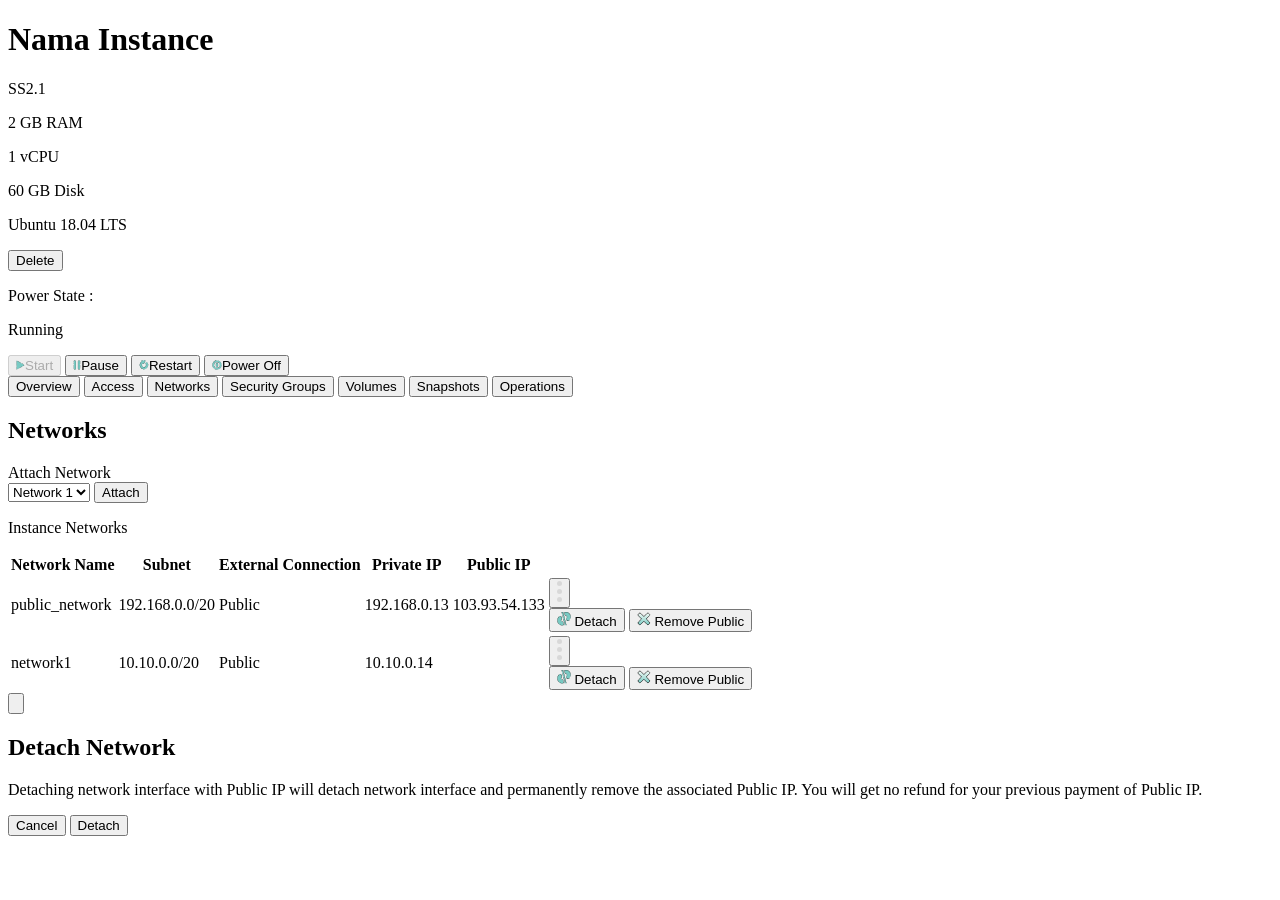
==== index.html @ 3aa998dd "move" ====
<!DOCTYPE html>
<html lang="en">
  <head>
    <meta charset="UTF-8" />
    <meta http-equiv="X-UA-Compatible" content="IE=edge" />
    <meta name="viewport" content="width=device-width, initial-scale=1.0" />

    <link rel="stylesheet" href="./styles/index.css" />
    <link rel="stylesheet" href="./styles/mediumView.css" />
    <link rel="stylesheet" href="./styles/smallView.css" />

    <title>Slicing BGN</title>
  </head>
  <body>
    <header>
      <div class="device-sect">
        <div class="device-desc">
          <h1 class="title">Nama Instance</h1>
          <div class="device-state">
            <p>SS2.1</p>
            <span></span>
            <p>2 GB RAM</p>
            <span></span>
            <p>1 vCPU</p>
            <span></span>
            <p>60 GB Disk</p>
            <span></span>
            <p>Ubuntu 18.04 LTS</p>
          </div>
        </div>
        <div class="device-act">
          <button class="delete-btn">Delete</button>
        </div>
      </div>
      <div class="power-sect">
        <div class="power-state">
          <p>Power State :</p>
          <p class="stats">Running</p>
        </div>
        <div class="action-btn">
          <button id="start" class="disabled" disabled>
            <img src="../public/assets/icon-start.svg" alt="Start" />Start
          </button>
          <button id="pause">
            <img src="../public/assets/icon-pause.svg" alt="Pause" />Pause
          </button>
          <button id="restart">
            <img src="../public/assets/icon-restart.svg" alt="Restart" />Restart
          </button>
          <button id="power">
            <img src="../public/assets/icon-turnoff.svg" alt="Power Off" />Power
            Off
          </button>
        </div>
      </div>
    </header>

    <section class="menu">
      <div class="tab-menu">
        <button id="overview-btn">Overview</button>
        <button id="access-btn">Access</button>
        <button id="network-btn" class="active">Networks</button>
        <button id="security-btn">Security Groups</button>
        <button id="volume-btn">Volumes</button>
        <button id="snapshot-btn">Snapshots</button>
        <button id="operation-btn">Operations</button>
      </div>
      <div class="detail-menu">
        <h2 class="subtitle">Networks</h2>

        <!-- Attach Detail -->
        <div class="attach-detail">
          <label for="select-options" class="detail-title"
            >Attach Network</label
          >
          <form>
            <select
              name="select-options"
              id="select-options"
              class="select-options"
            >
              <option value="network1">Network 1</option>
              <option value="network2">Network 2</option>
            </select>
            <button>Attach</button>
          </form>
        </div>

        <!-- Instance Detail -->
        <div class="instance-detail">
          <p class="detail-title">Instance Networks</p>
          <table id="instance-table">
            <thead>
              <th>Network Name</th>
              <th>Subnet</th>
              <th>External Connection</th>
              <th>Private IP</th>
              <th>Public IP</th>
              <th></th>
            </thead>
            <tbody>
              <td id="network-title">public_network</td>
              <td>192.168.0.0/20</td>
              <td>Public</td>
              <td>192.168.0.13</td>
              <td>103.93.54.133</td>
              <td class="more-options-field">
                <button class="more-options">
                  <img src="../public/assets/action.svg" alt="More Options" />
                </button>
                <div class="options-menu">
                  <button class="detach-btn">
                    <img src="../public/assets/detach-icon.svg" alt="Detach" />
                    Detach
                  </button>
                  <span id="line"></span>
                  <button>
                    <img src="../public/assets/remove-icon.svg" alt="Remove" />
                    Remove Public
                  </button>
                </div>
              </td>
            </tbody>

            <tbody>
              <td id="network-title">network1</td>
              <td>10.10.0.0/20</td>
              <td>Public</td>
              <td>10.10.0.14</td>
              <td></td>
              <td class="more-options-field">
                <button class="more-options">
                  <img src="../public/assets/action.svg" alt="More Options" />
                </button>
                <div class="options-menu">
                  <button>
                    <img src="../public/assets/detach-icon.svg" alt="Detach" />
                    Detach
                  </button>
                  <span id="line"></span>
                  <button>
                    <img src="../public/assets/remove-icon.svg" alt="Remove" />
                    Remove Public
                  </button>
                </div>
              </td>
            </tbody>
          </table>
        </div>
      </div>
    </section>

    <!-- Modal Popup -->
    <div class="overlay" id="overlay">
      <div class="modal">
        <div class="modal-content">
          <div class="close-btn">
            <button class="close">
              <svg
                xmlns="http://www.w3.org/2000/svg"
                fill="none"
                viewBox="0 0 24 24"
              >
                <path
                  stroke-linecap="round"
                  stroke-linejoin="round"
                  d="M6 18L18 6M6 6l12 12"
                />
              </svg>
            </button>
          </div>
          <h2 class="modal-title">Detach Network</h2>
          <p class="modal-desc">
            Detaching network interface with Public IP will detach network
            interface and permanently remove the associated Public IP. You will
            get no refund for your previous payment of Public IP.
          </p>
        </div>
        <div class="modal-actions">
          <button class="cancel-btn">Cancel</button>
          <button class="accept-btn">Detach</button>
        </div>
      </div>
    </div>

    <script>
      // Dropdown
      const optionsMenu = document.querySelector(".more-options-field");
      const moreOptionBtn = document.querySelector(".more-options");
      const option = document.querySelector(".options-menu");

      moreOptionBtn.addEventListener("click", () =>
        optionsMenu.classList.toggle("active")
      );

      // Modal
      const openDetach = document.querySelector(".detach-btn");
      const modal = document.querySelector("#overlay");
      const closeModal = document.querySelector(".close");

      openDetach.addEventListener("click", () => {
        modal.classList.add("active");
        optionsMenu.classList.remove("active");
      });

      closeModal.addEventListener("click", () =>
        modal.classList.remove("active")
      );
    </script>
  </body>
</html>
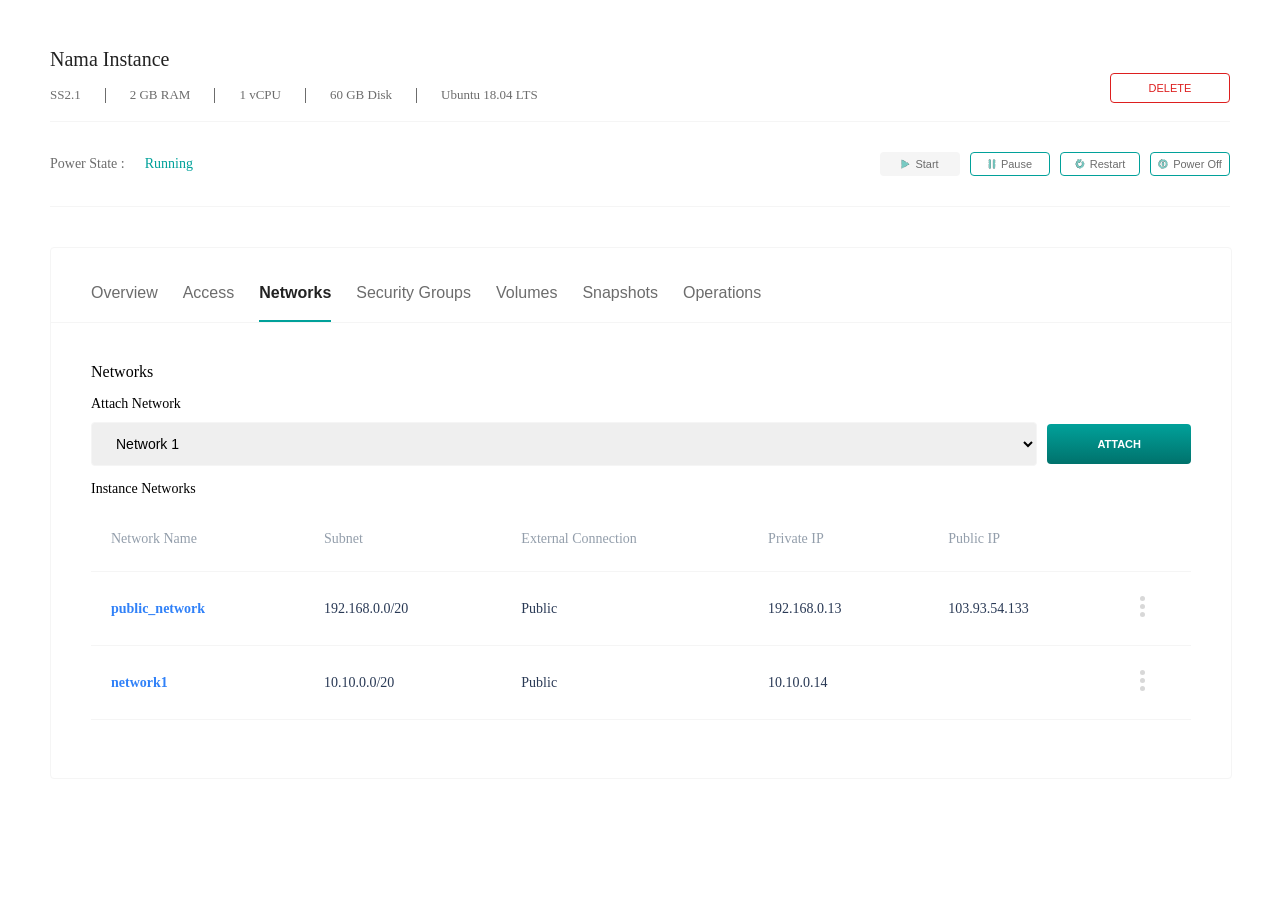
==== commit abbc5e30: "edit" ====
--- a/index.html
+++ b/index.html
@@ -5,9 +5,9 @@
     <meta http-equiv="X-UA-Compatible" content="IE=edge" />
     <meta name="viewport" content="width=device-width, initial-scale=1.0" />
 
-    <link rel="stylesheet" href="./styles/index.css" />
-    <link rel="stylesheet" href="./styles/mediumView.css" />
-    <link rel="stylesheet" href="./styles/smallView.css" />
+    <link rel="stylesheet" href="./src/styles/index.css" />
+    <link rel="stylesheet" href="./src/styles/mediumView.css" />
+    <link rel="stylesheet" href="./src/styles/smallView.css" />
 
     <title>Slicing BGN</title>
   </head>
--- a/src/styles/index.css
+++ b/src/styles/index.css
@@ -0,0 +1,448 @@
+/* CSS For Desktop */
+
+:root {
+  --primary-black: #222222;
+  --primary-gray: #6c6c6c;
+  --secondary-gray: #939eab;
+  --primary-red: #dd1f1f;
+  --primary-green: #01a19a;
+}
+
+html {
+  margin: 0;
+  padding: 0;
+  font-family: "proxima nova";
+}
+
+body {
+  padding: 40px 42px;
+  position: relative;
+  display: flex;
+  flex-direction: column;
+  gap: 40px;
+}
+
+/* Header Styles */
+header {
+  width: 100%;
+  display: flex;
+  flex-direction: column;
+  gap: 18px;
+}
+
+.device-sect {
+  width: 100%;
+  height: fit-content;
+  display: flex;
+  flex-direction: row;
+  justify-content: space-between;
+}
+
+.device-state {
+  display: flex;
+  flex: row;
+  align-items: center;
+  gap: 24px;
+}
+
+.device-state span {
+  height: 15px;
+  width: 1px;
+  background-color: var(--primary-gray);
+}
+
+.device-desc {
+  display: flex;
+  flex-direction: column;
+  gap: 16px;
+}
+
+.device-state p,
+.title {
+  margin: 0;
+}
+
+.title {
+  font-size: 20px;
+  font-weight: 500;
+  color: var(--primary-black);
+}
+
+.device-state p {
+  font-size: 13px;
+  color: var(--primary-gray);
+}
+
+.device-act {
+  width: fit-content;
+  display: flex;
+  align-items: end;
+}
+
+.device-act button {
+  width: 120px;
+  height: 30px;
+  border: 1px solid var(--primary-red);
+  border-radius: 4px;
+  text-transform: uppercase;
+  font-size: 11px;
+  font-weight: 500;
+  color: var(--primary-red);
+  background-color: white;
+  cursor: pointer;
+}
+
+.power-sect {
+  width: 100%;
+  padding: 20px 0;
+  display: flex;
+  flex-direction: row;
+  justify-content: space-between;
+  align-items: center;
+  color: var(--primary-gray);
+  border-top: 1px solid whitesmoke;
+  border-bottom: 1px solid whitesmoke;
+}
+
+.power-state {
+  display: flex;
+  align-items: center;
+  gap: 20px;
+  font-size: 14px;
+}
+
+.power-state .stats {
+  font-weight: 500;
+  color: var(--primary-green);
+}
+
+.action-btn {
+  display: flex;
+  gap: 10px;
+}
+
+.action-btn button {
+  width: 80px;
+  height: 24px;
+  background-color: white;
+  font-size: 11px;
+  color: var(--primary-gray);
+  border: 1px solid var(--primary-green);
+  border-radius: 4px;
+  cursor: pointer;
+  display: flex;
+  justify-content: center;
+  align-items: center;
+  gap: 5px;
+}
+
+.action-btn .disabled {
+  background-color: whitesmoke;
+  border-color: transparent;
+  cursor: default;
+}
+
+/* Main Contents */
+/* Menu Styles */
+.menu {
+  width: 100%;
+  border: 1px solid whitesmoke;
+  border-radius: 4px;
+  padding: 18px 0;
+}
+
+.tab-menu {
+  padding: 0 40px;
+  border-bottom: 1px solid whitesmoke;
+  display: flex;
+  gap: 25px;
+}
+
+.tab-menu button {
+  position: relative;
+  border: none;
+  background-color: transparent;
+  width: fit-content;
+  padding: 18px 0;
+  cursor: pointer;
+  font-size: 16px;
+  color: #6c6c6c;
+  border-bottom: 2px solid transparent;
+}
+
+/* .tab-menu button:focus {
+  color: #222222;
+  font-weight: 600;
+  border-bottom: 2px solid var(--primary-green);
+} */
+
+.tab-menu .active {
+  color: #222222;
+  font-weight: 600;
+  border-bottom: 2px solid var(--primary-green);
+}
+
+.detail-menu {
+  padding: 40px;
+  display: flex;
+  flex-direction: column;
+  gap: 15px;
+}
+
+.subtitle {
+  margin: 0;
+  font-size: 16px;
+  font-weight: 500;
+}
+
+.detail-title {
+  margin: 0;
+  font-size: 14px;
+  font-weight: 500;
+}
+
+.attach-detail,
+.instance-detail {
+  width: 100%;
+  display: flex;
+  flex-direction: column;
+  gap: 10px;
+}
+
+.attach-detail form {
+  width: 100%;
+  display: flex;
+  align-items: center;
+  gap: 10px;
+}
+
+.attach-detail form .select-options {
+  width: 100%;
+  padding: 12px 20px;
+  border-radius: 4px;
+  border-color: whitesmoke;
+  font-size: 14px;
+}
+
+.attach-detail form button {
+  width: 150px;
+  height: 40px;
+  padding: 12px 50px;
+  font-size: 11px;
+  font-weight: 600;
+  color: white;
+  background-color: var(--primary-green);
+  background-image: linear-gradient(#01a19a, #00726c);
+  border: none;
+  border-radius: 4px;
+  text-transform: uppercase;
+  cursor: pointer;
+}
+
+#instance-table {
+  width: 100%;
+  text-align: left;
+  border-collapse: collapse;
+}
+
+#instance-table thead th,
+#instance-table tbody td {
+  padding: 24px 20px;
+  border-bottom: 1px solid whitesmoke;
+}
+
+#instance-table thead th {
+  font-size: 14px;
+  font-weight: 400;
+  color: var(--secondary-gray);
+}
+
+#instance-table tbody td {
+  font-size: 14px;
+  font-weight: 400;
+  color: #293955;
+}
+
+#instance-table tbody #network-title {
+  font-size: 14px;
+  font-weight: 600;
+  color: #3081f8;
+}
+
+.more-options-field {
+  position: relative;
+}
+
+.more-options {
+  padding: 0;
+  background-color: transparent;
+  border: none;
+  cursor: pointer;
+}
+
+.options-menu {
+  display: none;
+}
+
+.options-menu button {
+  border: none;
+  padding: 10px 0;
+  background-color: transparent;
+  cursor: pointer;
+  display: flex;
+  align-items: center;
+  gap: 10px;
+  font-size: 13px;
+  color: var(--primary-black);
+}
+
+.more-options-field.active .options-menu {
+  position: absolute;
+  z-index: 99;
+  right: 0;
+  top: 60px;
+  width: 140px;
+  height: fit-content;
+  display: flex;
+  flex-direction: column;
+  gap: 5px;
+  padding: 18px;
+  background-color: white;
+  background: white;
+  border: 1px solid whitesmoke;
+  border-radius: 4px;
+  box-shadow: 0 2px 6px var(--secondary-gray);
+}
+
+.more-options-field.active::before {
+  content: "";
+  position: absolute;
+  z-index: 999;
+  top: 41px;
+  right: 38px;
+  transform: translateX(-25%);
+  height: 20px;
+  width: 20px;
+  background-color: white;
+  clip-path: polygon(50% 40%, 100% 100%, 0 100%);
+  box-shadow: 0 1px 4px #6c6c6c;
+}
+
+.more-options-field.active::after {
+  content: "";
+  position: absolute;
+  z-index: 9;
+  top: 32px;
+  right: 24px;
+  transform: translateX(-25%);
+  height: 40px;
+  width: 40px;
+  background-color: whitesmoke;
+  clip-path: polygon(50% 40%, 100% 100%, 0 100%);
+}
+
+#line {
+  width: 100%;
+  height: 1px;
+  background-color: whitesmoke;
+}
+
+.overlay {
+  position: fixed;
+  left: 0;
+  top: 0;
+  z-index: 9999999;
+  height: 100vh;
+  width: 100vw;
+  background: rgba(0, 0, 0, 0.2);
+  display: flex;
+  pointer-events: none;
+  opacity: 0;
+}
+
+.overlay.active {
+  pointer-events: auto;
+  opacity: 1;
+}
+
+.modal {
+  margin: auto auto;
+  z-index: 9999999;
+  height: fit-content;
+  width: 500px;
+  background-color: white;
+  border-radius: 8px;
+  box-shadow: 0 4px 5px gray;
+  padding: 40px;
+  display: flex;
+  flex-direction: column;
+  align-items: center;
+  gap: 42px;
+}
+
+.close-btn {
+  width: 100%;
+  display: flex;
+  justify-content: end;
+}
+
+.close-btn .close {
+  border: none;
+  background: none;
+  padding: 0;
+  width: 24px;
+  height: 24px;
+  font-size: 16px;
+  color: black;
+  cursor: pointer;
+  stroke-width: 1.5px;
+  stroke: black;
+}
+
+.modal-title,
+.modal-desc {
+  margin: 0;
+  text-align: center;
+}
+
+.modal-title {
+  font-size: 18px;
+  font-weight: 600;
+  color: var(--primary-black);
+  margin-bottom: 36px;
+}
+
+.modal-desc {
+  font-size: 14px;
+  font-weight: normal;
+  color: var(--primary-black);
+}
+
+.modal-actions {
+  width: 100%;
+  display: inline-flex;
+  gap: 20px;
+  justify-content: center;
+}
+
+.cancel-btn,
+.accept-btn {
+  height: 40px;
+  width: 200px;
+  border-radius: 4px;
+  border: none;
+  text-transform: uppercase;
+  font-size: 11px;
+  font-weight: 600;
+  cursor: pointer;
+}
+
+.cancel-btn {
+  color: var(--secondary-gray);
+  background-image: linear-gradient(#f0f4f9, #d3dde8);
+}
+
+.accept-btn {
+  color: white;
+  background-image: linear-gradient(#01a19a, #00726c);
+}
--- a/src/styles/mediumView.css
+++ b/src/styles/mediumView.css
@@ -0,0 +1,450 @@
+/* CSS For Tablets */
+
+@media only screen and (max-width: 1024px) {
+  :root {
+    --primary-black: #222222;
+    --primary-gray: #6c6c6c;
+    --secondary-gray: #939eab;
+    --primary-red: #dd1f1f;
+    --primary-green: #01a19a;
+  }
+
+  html {
+    margin: 0;
+    padding: 0;
+    font-family: "proxima nova";
+  }
+
+  body {
+    padding: 40px 32px;
+    position: relative;
+    display: flex;
+    flex-direction: column;
+    gap: 40px;
+  }
+
+  /* Header Styles */
+  header {
+    width: 100%;
+    display: flex;
+    flex-direction: column;
+    gap: 18px;
+  }
+
+  .device-sect {
+    width: 100%;
+    height: fit-content;
+    display: flex;
+    flex-direction: row;
+    justify-content: space-between;
+  }
+
+  .device-state {
+    display: flex;
+    flex: row;
+    align-items: center;
+    gap: 24px;
+  }
+
+  .device-state span {
+    height: 15px;
+    width: 1px;
+    background-color: var(--primary-gray);
+  }
+
+  .device-desc {
+    display: flex;
+    flex-direction: column;
+    gap: 16px;
+  }
+
+  .device-state p,
+  .title {
+    margin: 0;
+  }
+
+  .title {
+    font-size: 20px;
+    font-weight: 500;
+    color: var(--primary-black);
+  }
+
+  .device-state p {
+    font-size: 13px;
+    color: var(--primary-gray);
+  }
+
+  .device-act {
+    width: fit-content;
+    display: flex;
+    align-items: end;
+  }
+
+  .device-act button {
+    width: 120px;
+    height: 30px;
+    border: 1px solid var(--primary-red);
+    border-radius: 4px;
+    text-transform: uppercase;
+    font-size: 11px;
+    font-weight: 500;
+    color: var(--primary-red);
+    background-color: white;
+    cursor: pointer;
+  }
+
+  .power-sect {
+    width: 100%;
+    padding: 20px 0;
+    display: flex;
+    flex-direction: row;
+    justify-content: space-between;
+    align-items: center;
+    color: var(--primary-gray);
+    border-top: 1px solid whitesmoke;
+    border-bottom: 1px solid whitesmoke;
+  }
+
+  .power-state {
+    display: flex;
+    align-items: center;
+    gap: 20px;
+    font-size: 14px;
+  }
+
+  .power-state .stats {
+    font-weight: 500;
+    color: var(--primary-green);
+  }
+
+  .action-btn {
+    display: flex;
+    gap: 10px;
+  }
+
+  .action-btn button {
+    width: 80px;
+    height: 24px;
+    background-color: white;
+    font-size: 11px;
+    color: var(--primary-gray);
+    border: 1px solid var(--primary-green);
+    border-radius: 4px;
+    cursor: pointer;
+    display: flex;
+    justify-content: center;
+    align-items: center;
+    gap: 5px;
+  }
+
+  .action-btn .disabled {
+    background-color: whitesmoke;
+    border-color: transparent;
+    cursor: default;
+  }
+
+  /* Main Contents */
+  /* Menu Styles */
+  .menu {
+    width: 100%;
+    border: 1px solid whitesmoke;
+    border-radius: 4px;
+    padding: 18px 0;
+  }
+
+  .tab-menu {
+    padding: 0 32px;
+    border-bottom: 1px solid whitesmoke;
+    display: flex;
+    gap: 25px;
+  }
+
+  .tab-menu button {
+    position: relative;
+    border: none;
+    background-color: transparent;
+    width: fit-content;
+    padding: 18px 0;
+    cursor: pointer;
+    font-size: 16px;
+    color: #6c6c6c;
+    border-bottom: 2px solid transparent;
+  }
+
+  /* .tab-menu button:focus {
+    color: #222222;
+    font-weight: 600;
+    border-bottom: 2px solid var(--primary-green);
+  } */
+
+  .tab-menu .active {
+    color: #222222;
+    font-weight: 600;
+    border-bottom: 2px solid var(--primary-green);
+  }
+
+  .detail-menu {
+    padding: 32px;
+    display: flex;
+    flex-direction: column;
+    gap: 15px;
+  }
+
+  .subtitle {
+    margin: 0;
+    font-size: 16px;
+    font-weight: 500;
+  }
+
+  .detail-title {
+    margin: 0;
+    font-size: 14px;
+    font-weight: 500;
+  }
+
+  .attach-detail,
+  .instance-detail {
+    width: 100%;
+    display: flex;
+    flex-direction: column;
+    gap: 10px;
+  }
+
+  .attach-detail form {
+    width: 100%;
+    display: flex;
+    align-items: center;
+    gap: 10px;
+  }
+
+  .attach-detail form .select-options {
+    width: 100%;
+    padding: 12px 20px;
+    border-radius: 4px;
+    border-color: whitesmoke;
+    font-size: 14px;
+  }
+
+  .attach-detail form button {
+    width: 150px;
+    height: 40px;
+    padding: 12px 50px;
+    font-size: 11px;
+    font-weight: 600;
+    color: white;
+    background-color: var(--primary-green);
+    background-image: linear-gradient(#01a19a, #00726c);
+    border: none;
+    border-radius: 4px;
+    text-transform: uppercase;
+    cursor: pointer;
+  }
+
+  #instance-table {
+    width: 100%;
+    text-align: left;
+    border-collapse: collapse;
+  }
+
+  #instance-table thead th,
+  #instance-table tbody td {
+    padding: 24px 20px;
+    border-bottom: 1px solid whitesmoke;
+  }
+
+  #instance-table thead th {
+    font-size: 14px;
+    font-weight: 400;
+    color: var(--secondary-gray);
+  }
+
+  #instance-table tbody td {
+    font-size: 14px;
+    font-weight: 400;
+    color: #293955;
+  }
+
+  #instance-table tbody #network-title {
+    font-size: 14px;
+    font-weight: 600;
+    color: #3081f8;
+  }
+
+  .more-options-field {
+    position: relative;
+  }
+
+  .more-options {
+    padding: 0;
+    background-color: transparent;
+    border: none;
+    cursor: pointer;
+  }
+
+  .options-menu {
+    display: none;
+  }
+
+  .options-menu button {
+    border: none;
+    padding: 10px 0;
+    background-color: transparent;
+    cursor: pointer;
+    display: flex;
+    align-items: center;
+    gap: 10px;
+    font-size: 13px;
+    color: var(--primary-black);
+  }
+
+  .more-options-field.active .options-menu {
+    position: absolute;
+    z-index: 99;
+    right: -20px;
+    top: 60px;
+    width: 140px;
+    height: fit-content;
+    display: flex;
+    flex-direction: column;
+    gap: 5px;
+    padding: 18px;
+    background-color: white;
+    background: white;
+    border: 1px solid whitesmoke;
+    border-radius: 4px;
+    box-shadow: 0 2px 6px var(--secondary-gray);
+  }
+
+  .more-options-field.active::before {
+    content: "";
+    position: absolute;
+    z-index: 999;
+    top: 41px;
+    right: 16px;
+    transform: translateX(-25%);
+    height: 20px;
+    width: 20px;
+    background-color: white;
+    clip-path: polygon(50% 40%, 100% 100%, 0 100%);
+    box-shadow: 0 1px 4px #6c6c6c;
+  }
+
+  .more-options-field.active::after {
+    content: "";
+    position: absolute;
+    z-index: 9;
+    top: 32px;
+    right: 16px;
+    transform: translateX(-25%);
+    height: 40px;
+    width: 40px;
+    background-color: whitesmoke;
+    clip-path: polygon(50% 40%, 100% 100%, 0 100%);
+  }
+
+  #line {
+    width: 100%;
+    height: 1px;
+    background-color: whitesmoke;
+  }
+
+  .overlay {
+    position: fixed;
+    left: 0;
+    top: 0;
+    z-index: 9999999;
+    height: 100vh;
+    width: 100vw;
+    background: rgba(0, 0, 0, 0.2);
+    display: flex;
+    pointer-events: none;
+    opacity: 0;
+  }
+
+  .overlay.active {
+    pointer-events: auto;
+    opacity: 1;
+  }
+
+  .modal {
+    margin: auto auto;
+    z-index: 9999999;
+    height: fit-content;
+    width: 500px;
+    background-color: white;
+    border-radius: 8px;
+    box-shadow: 0 4px 5px gray;
+    padding: 40px;
+    display: flex;
+    flex-direction: column;
+    align-items: center;
+    gap: 42px;
+  }
+
+  .close-btn {
+    width: 100%;
+    display: flex;
+    justify-content: end;
+  }
+
+  .close-btn .close {
+    border: none;
+    background: none;
+    padding: 0;
+    width: 24px;
+    height: 24px;
+    font-size: 16px;
+    color: black;
+    cursor: pointer;
+    stroke-width: 1.5px;
+    stroke: black;
+  }
+
+  .modal-title,
+  .modal-desc {
+    margin: 0;
+    text-align: center;
+  }
+
+  .modal-title {
+    font-size: 18px;
+    font-weight: 600;
+    color: var(--primary-black);
+    margin-bottom: 36px;
+  }
+
+  .modal-desc {
+    font-size: 14px;
+    font-weight: normal;
+    color: var(--primary-black);
+  }
+
+  .modal-actions {
+    width: 100%;
+    display: inline-flex;
+    gap: 20px;
+    justify-content: center;
+  }
+
+  .cancel-btn,
+  .accept-btn {
+    height: 40px;
+    width: 200px;
+    border-radius: 4px;
+    border: none;
+    text-transform: uppercase;
+    font-size: 11px;
+    font-weight: 600;
+    cursor: pointer;
+  }
+
+  .cancel-btn {
+    color: var(--secondary-gray);
+    background-image: linear-gradient(#f0f4f9, #d3dde8);
+  }
+
+  .accept-btn {
+    color: white;
+    background-image: linear-gradient(#01a19a, #00726c);
+  }
+}
--- a/src/styles/smallView.css
+++ b/src/styles/smallView.css
@@ -0,0 +1,450 @@
+/* CSS For Mobile */
+
+@media only screen and (max-width: 768px) {
+  :root {
+    --primary-black: #222222;
+    --primary-gray: #6c6c6c;
+    --secondary-gray: #939eab;
+    --primary-red: #dd1f1f;
+    --primary-green: #01a19a;
+  }
+
+  html {
+    margin: 0;
+    padding: 0;
+    font-family: "proxima nova";
+  }
+
+  body {
+    padding: 40px 42px;
+    position: relative;
+    display: flex;
+    flex-direction: column;
+    gap: 40px;
+  }
+
+  /* Header Styles */
+  header {
+    width: 100%;
+    display: flex;
+    flex-direction: column;
+    gap: 18px;
+  }
+
+  .device-sect {
+    width: 100%;
+    height: fit-content;
+    display: flex;
+    flex-direction: row;
+    justify-content: space-between;
+  }
+
+  .device-state {
+    display: flex;
+    flex: row;
+    align-items: center;
+    gap: 24px;
+  }
+
+  .device-state span {
+    height: 15px;
+    width: 1px;
+    background-color: var(--primary-gray);
+  }
+
+  .device-desc {
+    display: flex;
+    flex-direction: column;
+    gap: 16px;
+  }
+
+  .device-state p,
+  .title {
+    margin: 0;
+  }
+
+  .title {
+    font-size: 20px;
+    font-weight: 500;
+    color: var(--primary-black);
+  }
+
+  .device-state p {
+    font-size: 13px;
+    color: var(--primary-gray);
+  }
+
+  .device-act {
+    width: fit-content;
+    display: flex;
+    align-items: end;
+  }
+
+  .device-act button {
+    width: 120px;
+    height: 30px;
+    border: 1px solid var(--primary-red);
+    border-radius: 4px;
+    text-transform: uppercase;
+    font-size: 11px;
+    font-weight: 500;
+    color: var(--primary-red);
+    background-color: white;
+    cursor: pointer;
+  }
+
+  .power-sect {
+    width: 100%;
+    padding: 20px 0;
+    display: flex;
+    flex-direction: row;
+    justify-content: space-between;
+    align-items: center;
+    color: var(--primary-gray);
+    border-top: 1px solid whitesmoke;
+    border-bottom: 1px solid whitesmoke;
+  }
+
+  .power-state {
+    display: flex;
+    align-items: center;
+    gap: 20px;
+    font-size: 14px;
+  }
+
+  .power-state .stats {
+    font-weight: 500;
+    color: var(--primary-green);
+  }
+
+  .action-btn {
+    display: flex;
+    gap: 10px;
+  }
+
+  .action-btn button {
+    width: 80px;
+    height: 24px;
+    background-color: white;
+    font-size: 11px;
+    color: var(--primary-gray);
+    border: 1px solid var(--primary-green);
+    border-radius: 4px;
+    cursor: pointer;
+    display: flex;
+    justify-content: center;
+    align-items: center;
+    gap: 5px;
+  }
+
+  .action-btn .disabled {
+    background-color: whitesmoke;
+    border-color: transparent;
+    cursor: default;
+  }
+
+  /* Main Contents */
+  /* Menu Styles */
+  .menu {
+    width: 100%;
+    border: 1px solid whitesmoke;
+    border-radius: 4px;
+    padding: 18px 0;
+  }
+
+  .tab-menu {
+    padding: 0 40px;
+    border-bottom: 1px solid whitesmoke;
+    display: flex;
+    gap: 25px;
+  }
+
+  .tab-menu button {
+    position: relative;
+    border: none;
+    background-color: transparent;
+    width: fit-content;
+    padding: 18px 0;
+    cursor: pointer;
+    font-size: 16px;
+    color: #6c6c6c;
+    border-bottom: 2px solid transparent;
+  }
+
+  /* .tab-menu button:focus {
+      color: #222222;
+      font-weight: 600;
+      border-bottom: 2px solid var(--primary-green);
+    } */
+
+  .tab-menu .active {
+    color: #222222;
+    font-weight: 600;
+    border-bottom: 2px solid var(--primary-green);
+  }
+
+  .detail-menu {
+    padding: 40px;
+    display: flex;
+    flex-direction: column;
+    gap: 15px;
+  }
+
+  .subtitle {
+    margin: 0;
+    font-size: 16px;
+    font-weight: 500;
+  }
+
+  .detail-title {
+    margin: 0;
+    font-size: 14px;
+    font-weight: 500;
+  }
+
+  .attach-detail,
+  .instance-detail {
+    width: 100%;
+    display: flex;
+    flex-direction: column;
+    gap: 10px;
+  }
+
+  .attach-detail form {
+    width: 100%;
+    display: flex;
+    align-items: center;
+    gap: 10px;
+  }
+
+  .attach-detail form .select-options {
+    width: 100%;
+    padding: 12px 20px;
+    border-radius: 4px;
+    border-color: whitesmoke;
+    font-size: 14px;
+  }
+
+  .attach-detail form button {
+    width: 150px;
+    height: 40px;
+    padding: 12px 50px;
+    font-size: 11px;
+    font-weight: 600;
+    color: white;
+    background-color: var(--primary-green);
+    background-image: linear-gradient(#01a19a, #00726c);
+    border: none;
+    border-radius: 4px;
+    text-transform: uppercase;
+    cursor: pointer;
+  }
+
+  #instance-table {
+    width: 100%;
+    text-align: left;
+    border-collapse: collapse;
+  }
+
+  #instance-table thead th,
+  #instance-table tbody td {
+    padding: 24px 20px;
+    border-bottom: 1px solid whitesmoke;
+  }
+
+  #instance-table thead th {
+    font-size: 14px;
+    font-weight: 400;
+    color: var(--secondary-gray);
+  }
+
+  #instance-table tbody td {
+    font-size: 14px;
+    font-weight: 400;
+    color: #293955;
+  }
+
+  #instance-table tbody #network-title {
+    font-size: 14px;
+    font-weight: 600;
+    color: #3081f8;
+  }
+
+  .more-options-field {
+    position: relative;
+  }
+
+  .more-options {
+    padding: 0;
+    background-color: transparent;
+    border: none;
+    cursor: pointer;
+  }
+
+  .options-menu {
+    display: none;
+  }
+
+  .options-menu button {
+    border: none;
+    padding: 10px 0;
+    background-color: transparent;
+    cursor: pointer;
+    display: flex;
+    align-items: center;
+    gap: 10px;
+    font-size: 13px;
+    color: var(--primary-black);
+  }
+
+  .more-options-field.active .options-menu {
+    position: absolute;
+    z-index: 99;
+    right: 0;
+    top: 60px;
+    width: 140px;
+    height: fit-content;
+    display: flex;
+    flex-direction: column;
+    gap: 5px;
+    padding: 18px;
+    background-color: white;
+    background: white;
+    border: 1px solid whitesmoke;
+    border-radius: 4px;
+    box-shadow: 0 2px 6px var(--secondary-gray);
+  }
+
+  .more-options-field.active::before {
+    content: "";
+    position: absolute;
+    z-index: 999;
+    top: 41px;
+    right: 38px;
+    transform: translateX(-25%);
+    height: 20px;
+    width: 20px;
+    background-color: white;
+    clip-path: polygon(50% 40%, 100% 100%, 0 100%);
+    box-shadow: 0 1px 4px #6c6c6c;
+  }
+
+  .more-options-field.active::after {
+    content: "";
+    position: absolute;
+    z-index: 9;
+    top: 32px;
+    right: 24px;
+    transform: translateX(-25%);
+    height: 40px;
+    width: 40px;
+    background-color: whitesmoke;
+    clip-path: polygon(50% 40%, 100% 100%, 0 100%);
+  }
+
+  #line {
+    width: 100%;
+    height: 1px;
+    background-color: whitesmoke;
+  }
+
+  .overlay {
+    position: fixed;
+    left: 0;
+    top: 0;
+    z-index: 9999999;
+    height: 100vh;
+    width: 100vw;
+    background: rgba(0, 0, 0, 0.2);
+    display: flex;
+    pointer-events: none;
+    opacity: 0;
+  }
+
+  .overlay.active {
+    pointer-events: auto;
+    opacity: 1;
+  }
+
+  .modal {
+    margin: auto auto;
+    z-index: 9999999;
+    height: fit-content;
+    width: 500px;
+    background-color: white;
+    border-radius: 8px;
+    box-shadow: 0 4px 5px gray;
+    padding: 40px;
+    display: flex;
+    flex-direction: column;
+    align-items: center;
+    gap: 42px;
+  }
+
+  .close-btn {
+    width: 100%;
+    display: flex;
+    justify-content: end;
+  }
+
+  .close-btn .close {
+    border: none;
+    background: none;
+    padding: 0;
+    width: 24px;
+    height: 24px;
+    font-size: 16px;
+    color: black;
+    cursor: pointer;
+    stroke-width: 1.5px;
+    stroke: black;
+  }
+
+  .modal-title,
+  .modal-desc {
+    margin: 0;
+    text-align: center;
+  }
+
+  .modal-title {
+    font-size: 18px;
+    font-weight: 600;
+    color: var(--primary-black);
+    margin-bottom: 36px;
+  }
+
+  .modal-desc {
+    font-size: 14px;
+    font-weight: normal;
+    color: var(--primary-black);
+  }
+
+  .modal-actions {
+    width: 100%;
+    display: inline-flex;
+    gap: 20px;
+    justify-content: center;
+  }
+
+  .cancel-btn,
+  .accept-btn {
+    height: 40px;
+    width: 200px;
+    border-radius: 4px;
+    border: none;
+    text-transform: uppercase;
+    font-size: 11px;
+    font-weight: 600;
+    cursor: pointer;
+  }
+
+  .cancel-btn {
+    color: var(--secondary-gray);
+    background-image: linear-gradient(#f0f4f9, #d3dde8);
+  }
+
+  .accept-btn {
+    color: white;
+    background-image: linear-gradient(#01a19a, #00726c);
+  }
+}
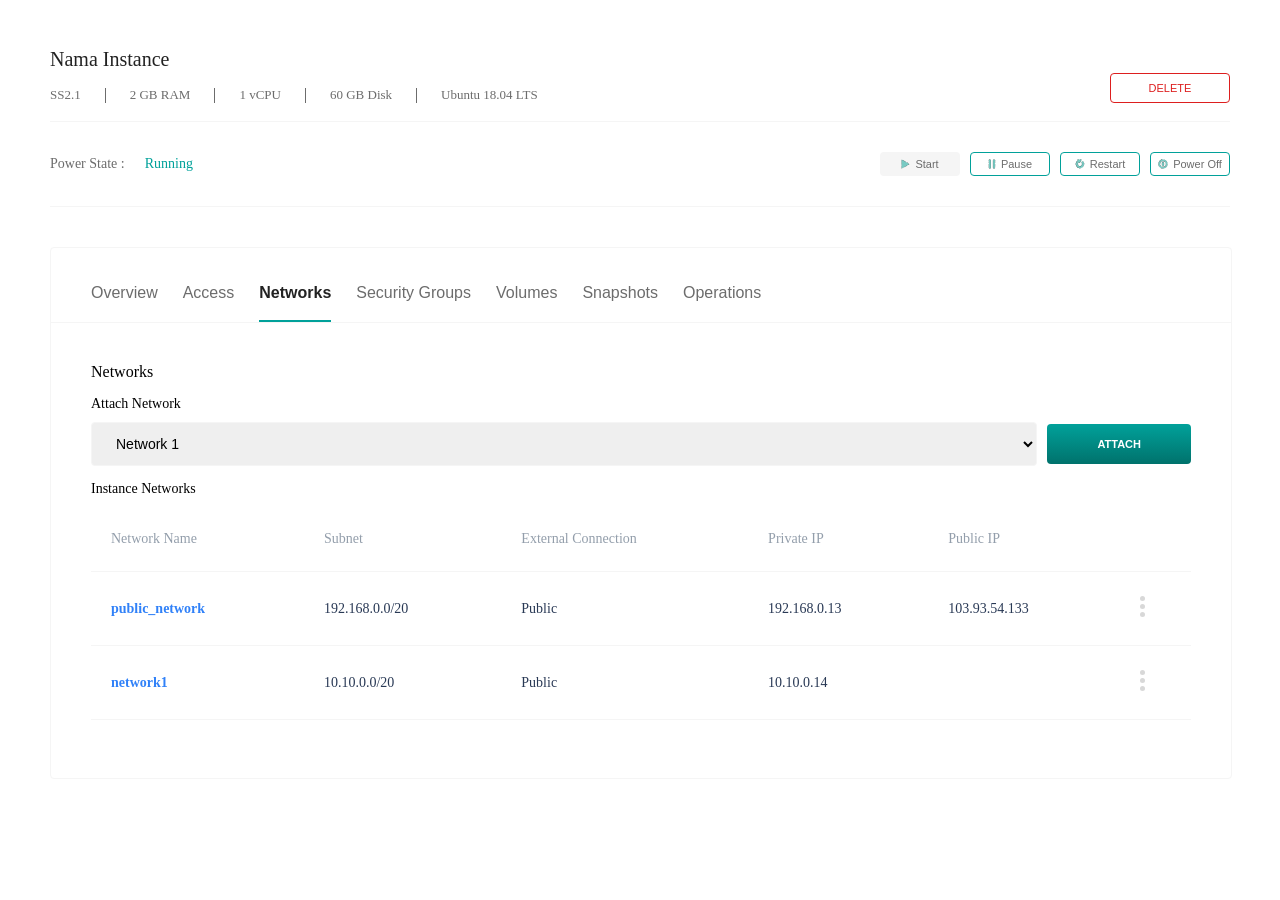
==== commit 6c01ff1f: "edit" ====
--- a/index.html
+++ b/index.html
@@ -39,17 +39,16 @@
         </div>
         <div class="action-btn">
           <button id="start" class="disabled" disabled>
-            <img src="../public/assets/icon-start.svg" alt="Start" />Start
+            <img src="./src/assets/icon-start.svg" alt="Start" />Start
           </button>
           <button id="pause">
-            <img src="../public/assets/icon-pause.svg" alt="Pause" />Pause
+            <img src="./src/assets/icon-pause.svg" alt="Pause" />Pause
           </button>
           <button id="restart">
-            <img src="../public/assets/icon-restart.svg" alt="Restart" />Restart
+            <img src="./src/assets/icon-restart.svg" alt="Restart" />Restart
           </button>
           <button id="power">
-            <img src="../public/assets/icon-turnoff.svg" alt="Power Off" />Power
-            Off
+            <img src="./src/assets/icon-turnoff.svg" alt="Power Off" />Power Off
           </button>
         </div>
       </div>
@@ -106,16 +105,16 @@
               <td>103.93.54.133</td>
               <td class="more-options-field">
                 <button class="more-options">
-                  <img src="../public/assets/action.svg" alt="More Options" />
+                  <img src="./src/assets/action.svg" alt="More Options" />
                 </button>
                 <div class="options-menu">
                   <button class="detach-btn">
-                    <img src="../public/assets/detach-icon.svg" alt="Detach" />
+                    <img src="./src/assets/detach-icon.svg" alt="Detach" />
                     Detach
                   </button>
                   <span id="line"></span>
                   <button>
-                    <img src="../public/assets/remove-icon.svg" alt="Remove" />
+                    <img src="./src/assets/remove-icon.svg" alt="Remove" />
                     Remove Public
                   </button>
                 </div>
@@ -130,16 +129,16 @@
               <td></td>
               <td class="more-options-field">
                 <button class="more-options">
-                  <img src="../public/assets/action.svg" alt="More Options" />
+                  <img src="./src/assets/action.svg" alt="More Options" />
                 </button>
                 <div class="options-menu">
                   <button>
-                    <img src="../public/assets/detach-icon.svg" alt="Detach" />
+                    <img src="./src/assets/detach-icon.svg" alt="Detach" />
                     Detach
                   </button>
                   <span id="line"></span>
                   <button>
-                    <img src="../public/assets/remove-icon.svg" alt="Remove" />
+                    <img src="./src/assets/remove-icon.svg" alt="Remove" />
                     Remove Public
                   </button>
                 </div>
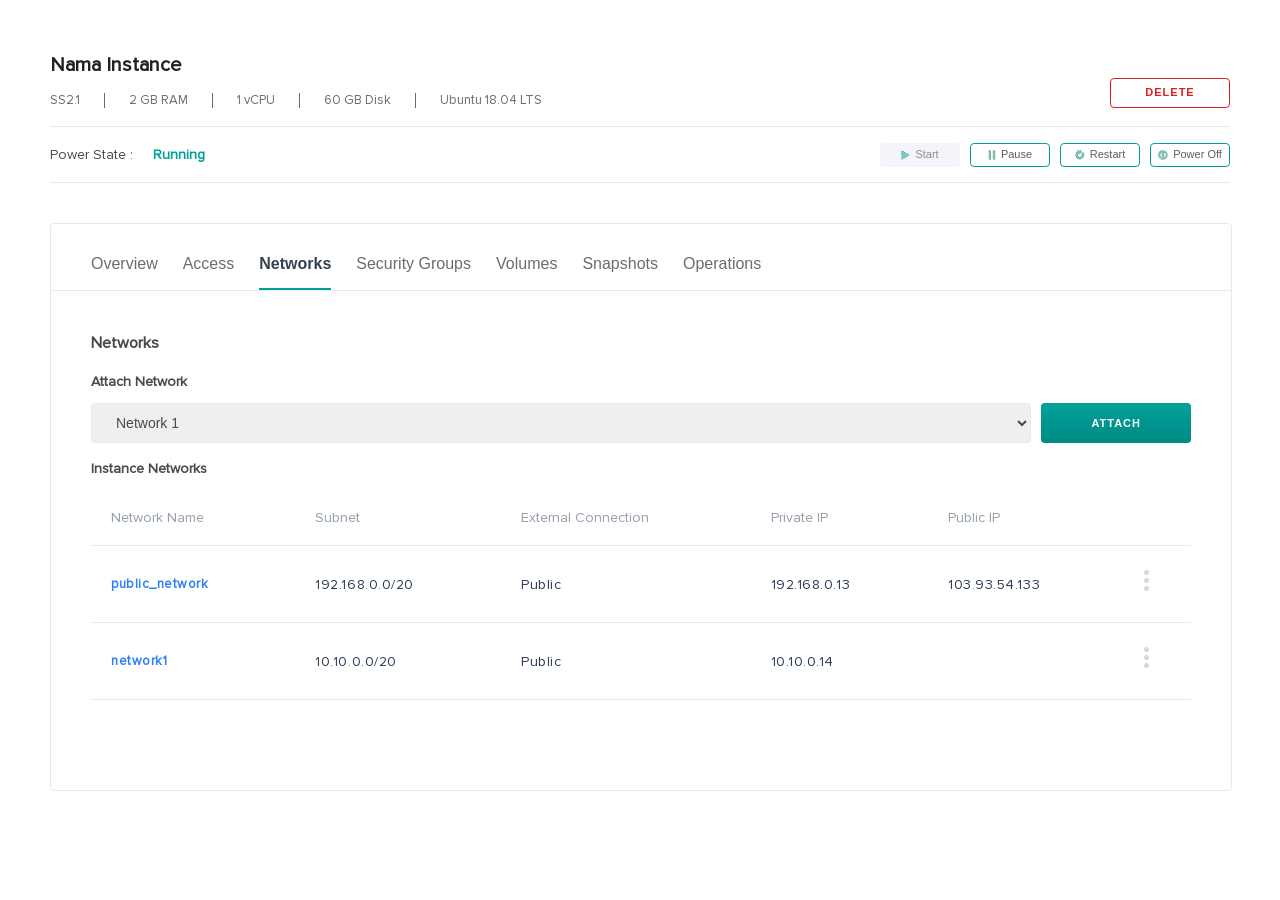
==== commit 0e72700e: "detailing component" ====
--- a/index.html
+++ b/index.html
@@ -8,6 +8,7 @@
     <link rel="stylesheet" href="./src/styles/index.css" />
     <link rel="stylesheet" href="./src/styles/mediumView.css" />
     <link rel="stylesheet" href="./src/styles/smallView.css" />
+    <link rel="stylesheet" href="./src/styles/font.css" />
 
     <title>Slicing BGN</title>
   </head>
@@ -110,7 +111,7 @@
                 <div class="options-menu">
                   <button class="detach-btn">
                     <img src="./src/assets/detach-icon.svg" alt="Detach" />
-                    Detach
+                    Detach Network
                   </button>
                   <span id="line"></span>
                   <button>
@@ -134,7 +135,7 @@
                 <div class="options-menu">
                   <button>
                     <img src="./src/assets/detach-icon.svg" alt="Detach" />
-                    Detach
+                    Detach Network
                   </button>
                   <span id="line"></span>
                   <button>
@@ -185,7 +186,9 @@
     <script>
       // Dropdown
       const optionsMenu = document.querySelector(".more-options-field");
+
       const moreOptionBtn = document.querySelector(".more-options");
+
       const option = document.querySelector(".options-menu");
 
       moreOptionBtn.addEventListener("click", () =>
--- a/src/styles/index.css
+++ b/src/styles/index.css
@@ -1,21 +1,38 @@
 /* CSS For Desktop */
+@font-face {
+  font-family: "proxima-nova";
+  src: url("../font/ProximaNova-Regular.woff") format("woff"),
+    url("../font/ProximaNova-Regular.woff2") format("woff2");
+  font-weight: normal;
+  font-style: normal;
+  font-display: swap;
+}
 
 :root {
   --primary-black: #222222;
+  --secondary-black: #4a4a4a;
+  --additional-black: #5d5d5d;
   --primary-gray: #6c6c6c;
   --secondary-gray: #939eab;
+  --additional-gray: #f3f5fa;
   --primary-red: #dd1f1f;
   --primary-green: #01a19a;
+  --secondary-green: #008a84;
+  --primary-line: #e6eaee;
+  --disabled-font: #8b8b8b;
+  --primary-blue: #354052;
+  --secondary-blue: #3081f8;
+  --addtional-blue: #293955;
 }
 
 html {
   margin: 0;
   padding: 0;
-  font-family: "proxima nova";
+  font-family: "proxima-nova";
 }
 
 body {
-  padding: 40px 42px;
+  padding: 45px 42px;
   position: relative;
   display: flex;
   flex-direction: column;
@@ -54,7 +71,7 @@
 .device-desc {
   display: flex;
   flex-direction: column;
-  gap: 16px;
+  gap: 15px;
 }
 
 .device-state p,
@@ -64,7 +81,7 @@
 
 .title {
   font-size: 20px;
-  font-weight: 500;
+  font-weight: 600;
   color: var(--primary-black);
 }
 
@@ -86,7 +103,9 @@
   border-radius: 4px;
   text-transform: uppercase;
   font-size: 11px;
-  font-weight: 500;
+  font-weight: 600;
+  line-height: 13.4px;
+  letter-spacing: 1px;
   color: var(--primary-red);
   background-color: white;
   cursor: pointer;
@@ -94,14 +113,14 @@
 
 .power-sect {
   width: 100%;
-  padding: 20px 0;
+  padding: 15px 0;
   display: flex;
   flex-direction: row;
   justify-content: space-between;
   align-items: center;
   color: var(--primary-gray);
-  border-top: 1px solid whitesmoke;
-  border-bottom: 1px solid whitesmoke;
+  border-top: 1px solid var(--primary-line);
+  border-bottom: 1px solid var(--primary-line);
 }
 
 .power-state {
@@ -109,10 +128,16 @@
   align-items: center;
   gap: 20px;
   font-size: 14px;
+  color: var(--secondary-black);
+}
+
+.power-state p {
+  margin: 0;
+  line-height: 25px;
 }
 
 .power-state .stats {
-  font-weight: 500;
+  font-weight: 600;
   color: var(--primary-green);
 }
 
@@ -126,6 +151,7 @@
   height: 24px;
   background-color: white;
   font-size: 11px;
+  line-height: 13.4px;
   color: var(--primary-gray);
   border: 1px solid var(--primary-green);
   border-radius: 4px;
@@ -134,26 +160,29 @@
   justify-content: center;
   align-items: center;
   gap: 5px;
+  color: var(--additional-black);
 }
 
 .action-btn .disabled {
-  background-color: whitesmoke;
+  background-color: var(--additional-gray);
   border-color: transparent;
   cursor: default;
+  color: var(--disabled-font);
 }
 
 /* Main Contents */
 /* Menu Styles */
 .menu {
   width: 100%;
-  border: 1px solid whitesmoke;
-  border-radius: 4px;
-  padding: 18px 0;
+  border: 1px solid var(--primary-line);
+  border-radius: 4px;
+  padding: 15px 0 50px 0;
+  background-color: white;
 }
 
 .tab-menu {
   padding: 0 40px;
-  border-bottom: 1px solid whitesmoke;
+  border-bottom: 1px solid var(--primary-line);
   display: flex;
   gap: 25px;
 }
@@ -163,9 +192,10 @@
   border: none;
   background-color: transparent;
   width: fit-content;
-  padding: 18px 0;
+  padding: 15px 0;
   cursor: pointer;
   font-size: 16px;
+  line-height: 19.49px;
   color: #6c6c6c;
   border-bottom: 2px solid transparent;
 }
@@ -177,7 +207,7 @@
 } */
 
 .tab-menu .active {
-  color: #222222;
+  color: var(--primary-blue);
   font-weight: 600;
   border-bottom: 2px solid var(--primary-green);
 }
@@ -192,13 +222,17 @@
 .subtitle {
   margin: 0;
   font-size: 16px;
-  font-weight: 500;
+  font-weight: 600;
+  line-height: 25px;
+  color: var(--secondary-black);
 }
 
 .detail-title {
   margin: 0;
   font-size: 14px;
-  font-weight: 500;
+  font-weight: 600;
+  line-height: 22px;
+  color: var(--secondary-black);
 }
 
 .attach-detail,
@@ -218,10 +252,12 @@
 
 .attach-detail form .select-options {
   width: 100%;
-  padding: 12px 20px;
-  border-radius: 4px;
-  border-color: whitesmoke;
-  font-size: 14px;
+  padding: 10px 20px;
+  border-radius: 4px;
+  border-color: var(--primary-line);
+  font-size: 14px;
+  line-height: 22.5px;
+  color: var(--secondary-black);
 }
 
 .attach-detail form button {
@@ -230,9 +266,11 @@
   padding: 12px 50px;
   font-size: 11px;
   font-weight: 600;
+  line-height: 13.4px;
+  letter-spacing: 1px;
   color: white;
   background-color: var(--primary-green);
-  background-image: linear-gradient(#01a19a, #00726c);
+  background-image: linear-gradient(#01a19a, #008a84);
   border: none;
   border-radius: 4px;
   text-transform: uppercase;
@@ -245,28 +283,30 @@
   border-collapse: collapse;
 }
 
-#instance-table thead th,
+#instance-table thead th {
+  font-size: 14px;
+  font-weight: 400;
+  line-height: 27px;
+  color: var(--secondary-gray);
+  padding: 14px 20px;
+  border-bottom: 1px solid var(--primary-line);
+}
+
 #instance-table tbody td {
+  font-size: 14px;
+  font-weight: 400;
+  line-height: 23px;
+  letter-spacing: 0.54px;
+  color: var(--addtional-blue);
   padding: 24px 20px;
-  border-bottom: 1px solid whitesmoke;
-}
-
-#instance-table thead th {
-  font-size: 14px;
-  font-weight: 400;
-  color: var(--secondary-gray);
-}
-
-#instance-table tbody td {
-  font-size: 14px;
-  font-weight: 400;
-  color: #293955;
+  border-bottom: 1px solid var(--primary-line);
 }
 
 #instance-table tbody #network-title {
-  font-size: 14px;
-  font-weight: 600;
-  color: #3081f8;
+  font-size: 13px;
+  font-weight: 600;
+  letter-spacing: 0.54px;
+  color: var(--secondary-blue);
 }
 
 .more-options-field {
@@ -286,6 +326,7 @@
 
 .options-menu button {
   border: none;
+  width: 130px;
   padding: 10px 0;
   background-color: transparent;
   cursor: pointer;
@@ -293,6 +334,7 @@
   align-items: center;
   gap: 10px;
   font-size: 13px;
+  line-height: 22.5px;
   color: var(--primary-black);
 }
 
@@ -300,13 +342,12 @@
   position: absolute;
   z-index: 99;
   right: 0;
-  top: 60px;
-  width: 140px;
+  top: 66px;
+  width: fit-content;
   height: fit-content;
   display: flex;
   flex-direction: column;
-  gap: 5px;
-  padding: 18px;
+  padding: 10px 20px;
   background-color: white;
   background: white;
   border: 1px solid whitesmoke;
@@ -318,33 +359,20 @@
   content: "";
   position: absolute;
   z-index: 999;
-  top: 41px;
-  right: 38px;
+  top: 60px;
+  right: 44px;
   transform: translateX(-25%);
-  height: 20px;
-  width: 20px;
-  background-color: white;
-  clip-path: polygon(50% 40%, 100% 100%, 0 100%);
-  box-shadow: 0 1px 4px #6c6c6c;
-}
-
-.more-options-field.active::after {
-  content: "";
-  position: absolute;
-  z-index: 9;
-  top: 32px;
-  right: 24px;
-  transform: translateX(-25%);
-  height: 40px;
-  width: 40px;
-  background-color: whitesmoke;
-  clip-path: polygon(50% 40%, 100% 100%, 0 100%);
+  height: 15px;
+  width: 15px;
+  background-color: white;
+  transform: rotateZ(45deg);
+  box-shadow: -2px -2px 1px #eeeeee;
 }
 
 #line {
   width: 100%;
   height: 1px;
-  background-color: whitesmoke;
+  background-color: var(--primary-line);
 }
 
 .overlay {
@@ -369,15 +397,17 @@
   margin: auto auto;
   z-index: 9999999;
   height: fit-content;
-  width: 500px;
+  max-width: 500px;
+  height: 320px;
   background-color: white;
   border-radius: 8px;
-  box-shadow: 0 4px 5px gray;
-  padding: 40px;
-  display: flex;
-  flex-direction: column;
-  align-items: center;
-  gap: 42px;
+  box-shadow: 0px 0px 15px rgba(0, 0, 0, 0.25);
+  padding: 30px 40px 50px 40px;
+  display: flex;
+  flex-direction: column;
+  align-items: center;
+  /* gap: 42px; */
+  justify-content: space-between;
 }
 
 .close-btn {
@@ -408,14 +438,18 @@
 .modal-title {
   font-size: 18px;
   font-weight: 600;
-  color: var(--primary-black);
-  margin-bottom: 36px;
+  line-height: 22px;
+  letter-spacing: 0.3px;
+  color: var(--secondary-black);
+  margin-bottom: 30px;
 }
 
 .modal-desc {
-  font-size: 14px;
-  font-weight: normal;
-  color: var(--primary-black);
+  max-width: 420;
+  font-size: 14px;
+  line-height: 22px;
+  font-weight: 400;
+  color: var(--secondary-black);
 }
 
 .modal-actions {
@@ -434,15 +468,17 @@
   text-transform: uppercase;
   font-size: 11px;
   font-weight: 600;
+  letter-spacing: 1px;
+  line-height: 13.4px;
   cursor: pointer;
 }
 
 .cancel-btn {
-  color: var(--secondary-gray);
+  color: #939eab;
   background-image: linear-gradient(#f0f4f9, #d3dde8);
 }
 
 .accept-btn {
   color: white;
-  background-image: linear-gradient(#01a19a, #00726c);
-}
+  background-image: linear-gradient(#01a19a, #008a84);
+}
--- a/src/styles/mediumView.css
+++ b/src/styles/mediumView.css
@@ -1,4 +1,12 @@
 /* CSS For Tablets */
+@font-face {
+  font-family: "proxima-nova";
+  src: url("../font/ProximaNova-Regular.woff") format("woff"),
+    url("../font/ProximaNova-Regular.woff2") format("woff2");
+  font-weight: normal;
+  font-style: normal;
+  font-display: swap;
+}
 
 @media only screen and (max-width: 1024px) {
   :root {
@@ -12,7 +20,7 @@
   html {
     margin: 0;
     padding: 0;
-    font-family: "proxima nova";
+    font-family: "proxima-nova";
   }
 
   body {
--- a/src/styles/smallView.css
+++ b/src/styles/smallView.css
@@ -1,4 +1,12 @@
 /* CSS For Mobile */
+@font-face {
+  font-family: "proxima-nova";
+  src: url("../font/ProximaNova-Regular.woff") format("woff"),
+    url("../font/ProximaNova-Regular.woff2") format("woff2");
+  font-weight: normal;
+  font-style: normal;
+  font-display: swap;
+}
 
 @media only screen and (max-width: 768px) {
   :root {
@@ -12,7 +20,7 @@
   html {
     margin: 0;
     padding: 0;
-    font-family: "proxima nova";
+    font-family: "proxima-nova";
   }
 
   body {
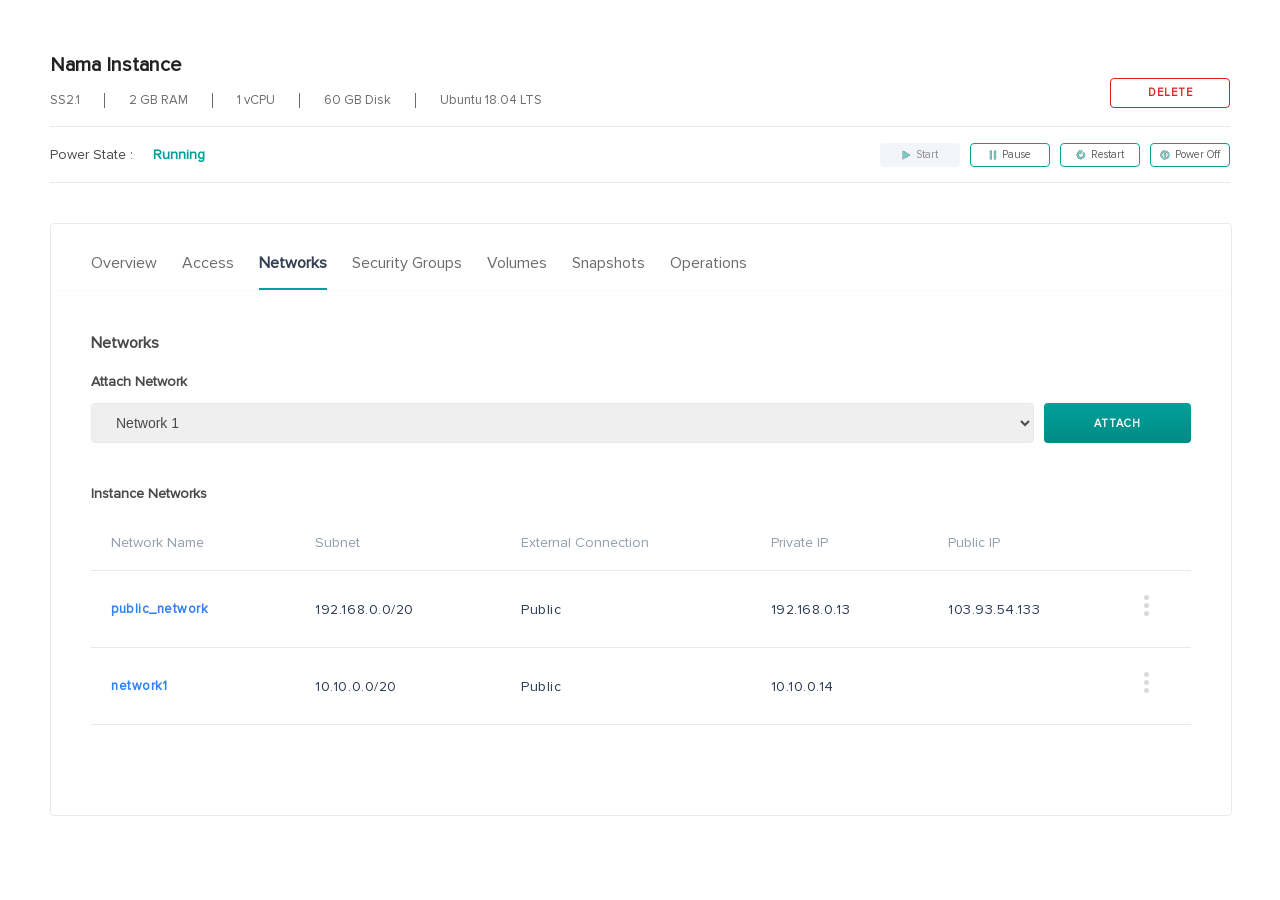
==== commit 96443338: "fix detail" ====
--- a/index.html
+++ b/index.html
@@ -6,8 +6,7 @@
     <meta name="viewport" content="width=device-width, initial-scale=1.0" />
 
     <link rel="stylesheet" href="./src/styles/index.css" />
-    <link rel="stylesheet" href="./src/styles/mediumView.css" />
-    <link rel="stylesheet" href="./src/styles/smallView.css" />
+
     <link rel="stylesheet" href="./src/styles/font.css" />
 
     <title>Slicing BGN</title>
@@ -105,10 +104,14 @@
               <td>192.168.0.13</td>
               <td>103.93.54.133</td>
               <td class="more-options-field">
-                <button class="more-options">
+                <button
+                  data-toggle="more-options-field"
+                  data-target="#dropdown"
+                  class="more-options"
+                >
                   <img src="./src/assets/action.svg" alt="More Options" />
                 </button>
-                <div class="options-menu">
+                <div id="dropdown" class="options-menu">
                   <button class="detach-btn">
                     <img src="./src/assets/detach-icon.svg" alt="Detach" />
                     Detach Network
@@ -129,10 +132,14 @@
               <td>10.10.0.14</td>
               <td></td>
               <td class="more-options-field">
-                <button class="more-options">
+                <button
+                  data-toggle="more-options-field"
+                  data-target="#dropdown-2"
+                  class="more-options"
+                >
                   <img src="./src/assets/action.svg" alt="More Options" />
                 </button>
-                <div class="options-menu">
+                <div id="dropdown-2" class="options-menu">
                   <button>
                     <img src="./src/assets/detach-icon.svg" alt="Detach" />
                     Detach Network
@@ -185,15 +192,24 @@
 
     <script>
       // Dropdown
-      const optionsMenu = document.querySelector(".more-options-field");
-
-      const moreOptionBtn = document.querySelector(".more-options");
-
-      const option = document.querySelector(".options-menu");
-
-      moreOptionBtn.addEventListener("click", () =>
-        optionsMenu.classList.toggle("active")
+      var onDropdown = document.querySelectorAll(
+        "[data-toggle=more-options-field]"
       );
+
+      onDropdown.forEach((button) => {
+        button.addEventListener("click", (e) => {
+          const dropdownMenu = e.currentTarget.nextElementSibling;
+
+          if (dropdownMenu.classList.contains("active")) {
+            dropdownMenu.classList.toggle("active");
+          } else {
+            document
+              .querySelectorAll(".options-menu")
+              .forEach((item) => item.classList.remove("active"));
+            dropdownMenu.classList.add("active");
+          }
+        });
+      });
 
       // Modal
       const openDetach = document.querySelector(".detach-btn");
--- a/src/styles/index.css
+++ b/src/styles/index.css
@@ -31,6 +31,10 @@
   font-family: "proxima-nova";
 }
 
+button {
+  font-family: "proxima-nova";
+}
+
 body {
   padding: 45px 42px;
   position: relative;
@@ -182,7 +186,7 @@
 
 .tab-menu {
   padding: 0 40px;
-  border-bottom: 1px solid var(--primary-line);
+  border-bottom: 1px solid rgba(230, 234, 238, 0.19);
   display: flex;
   gap: 25px;
 }
@@ -241,6 +245,10 @@
   display: flex;
   flex-direction: column;
   gap: 10px;
+}
+
+.attach-detail {
+  margin-bottom: 25px;
 }
 
 .attach-detail form {
@@ -338,7 +346,7 @@
   color: var(--primary-black);
 }
 
-.more-options-field.active .options-menu {
+.more-options-field .options-menu.active {
   position: absolute;
   z-index: 99;
   right: 0;
@@ -350,23 +358,22 @@
   padding: 10px 20px;
   background-color: white;
   background: white;
-  border: 1px solid whitesmoke;
-  border-radius: 4px;
-  box-shadow: 0 2px 6px var(--secondary-gray);
-}
-
-.more-options-field.active::before {
+  border-radius: 2px;
+  box-shadow: 0px 1px 3px rgba(0, 0, 0, 0.2);
+}
+
+.more-options-field .options-menu.active::before {
   content: "";
   position: absolute;
   z-index: 999;
-  top: 60px;
+  top: -7px;
   right: 44px;
   transform: translateX(-25%);
   height: 15px;
   width: 15px;
   background-color: white;
   transform: rotateZ(45deg);
-  box-shadow: -2px -2px 1px #eeeeee;
+  box-shadow: -1px -1px 1px #eeeeee;
 }
 
 #line {
@@ -396,9 +403,8 @@
 .modal {
   margin: auto auto;
   z-index: 9999999;
-  height: fit-content;
+  max-height: 320px;
   max-width: 500px;
-  height: 320px;
   background-color: white;
   border-radius: 8px;
   box-shadow: 0px 0px 15px rgba(0, 0, 0, 0.25);
@@ -406,8 +412,8 @@
   display: flex;
   flex-direction: column;
   align-items: center;
+  box-sizing: border-box;
   /* gap: 42px; */
-  justify-content: space-between;
 }
 
 .close-btn {
@@ -450,6 +456,7 @@
   line-height: 22px;
   font-weight: 400;
   color: var(--secondary-black);
+  margin-bottom: 62px;
 }
 
 .modal-actions {
